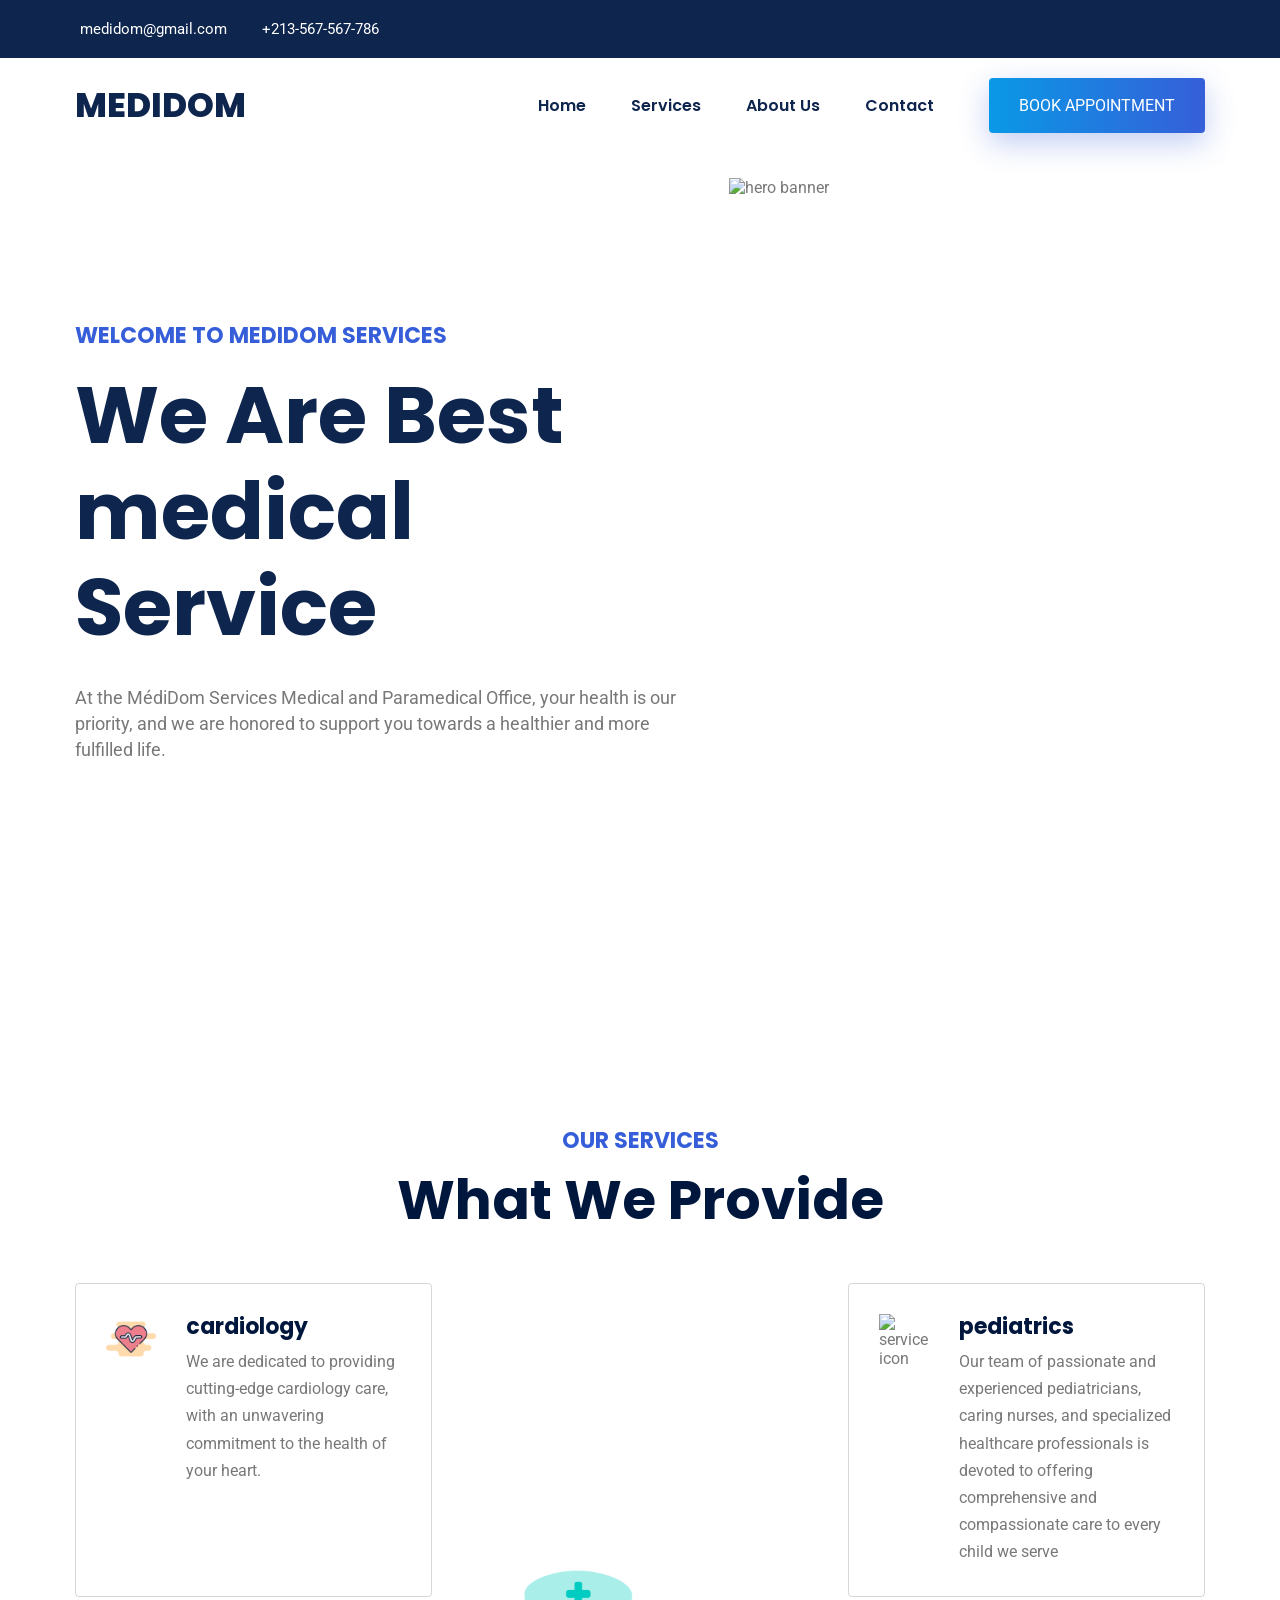
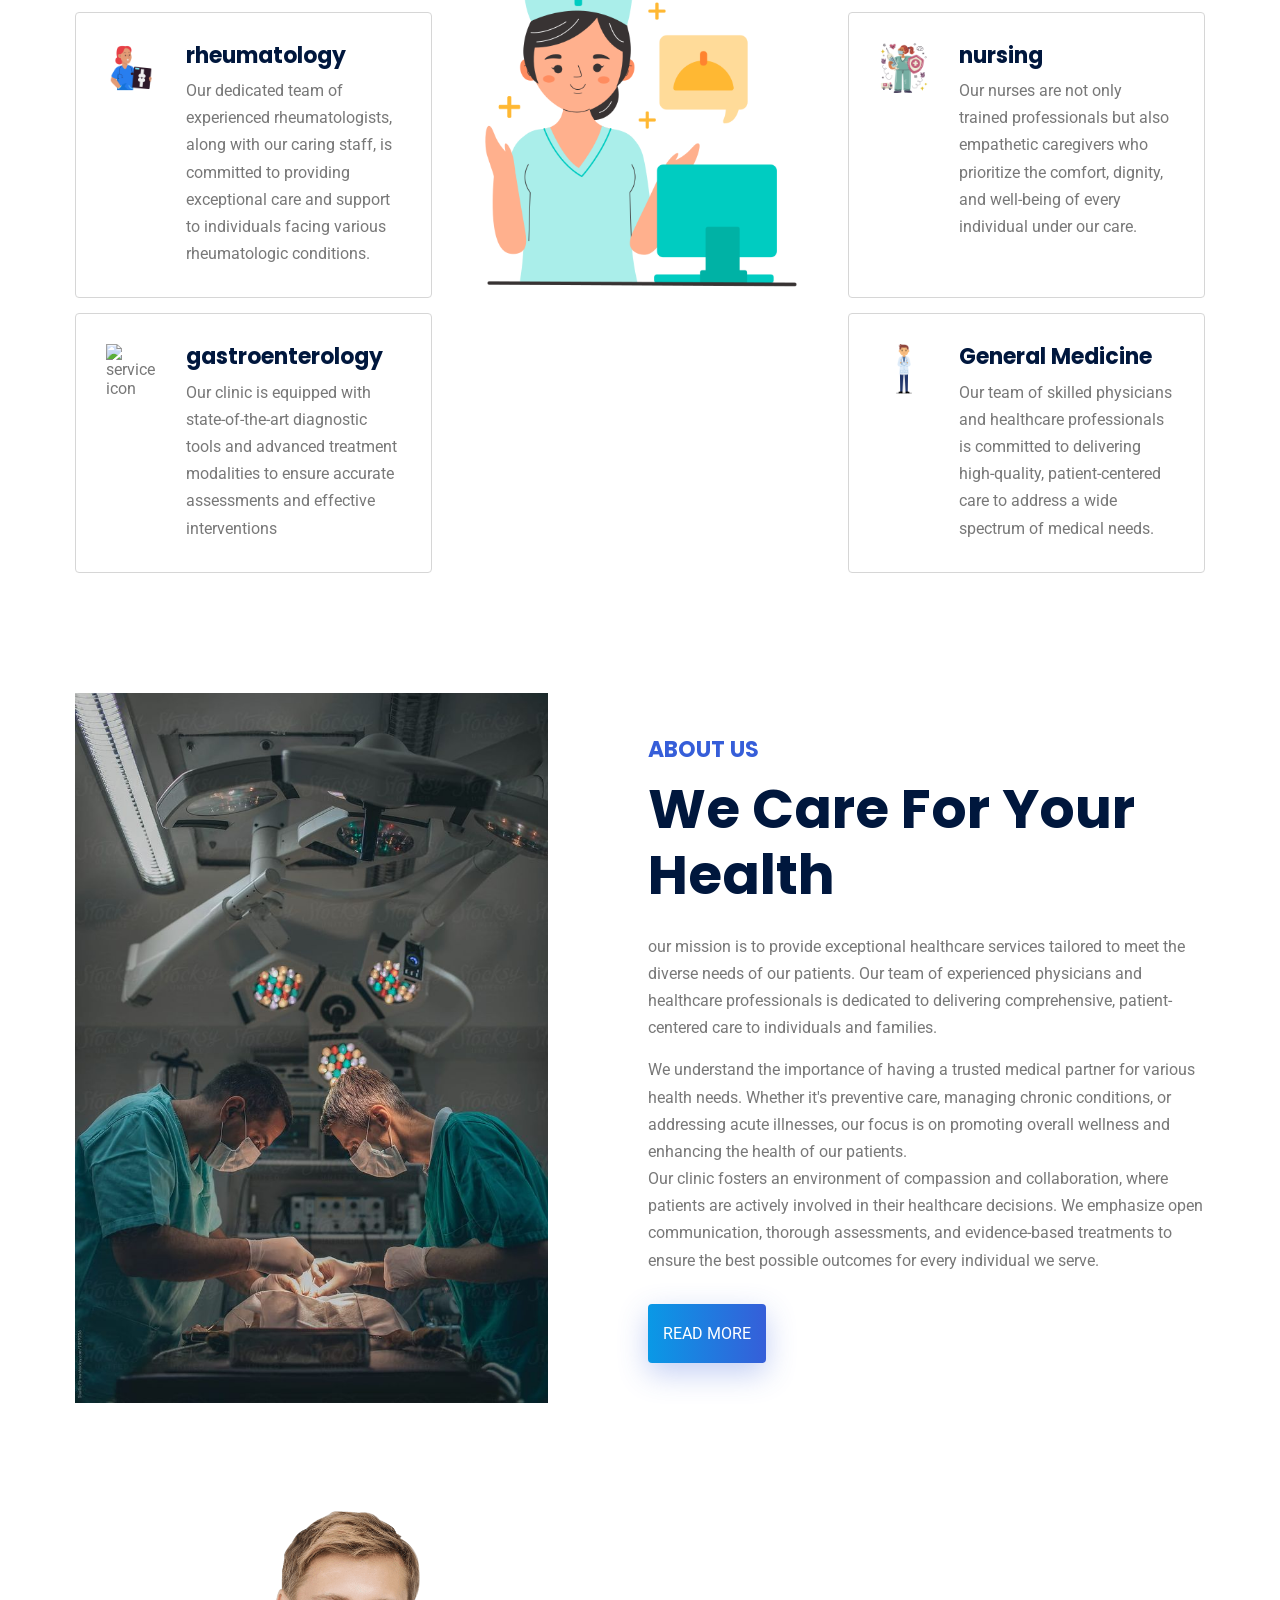
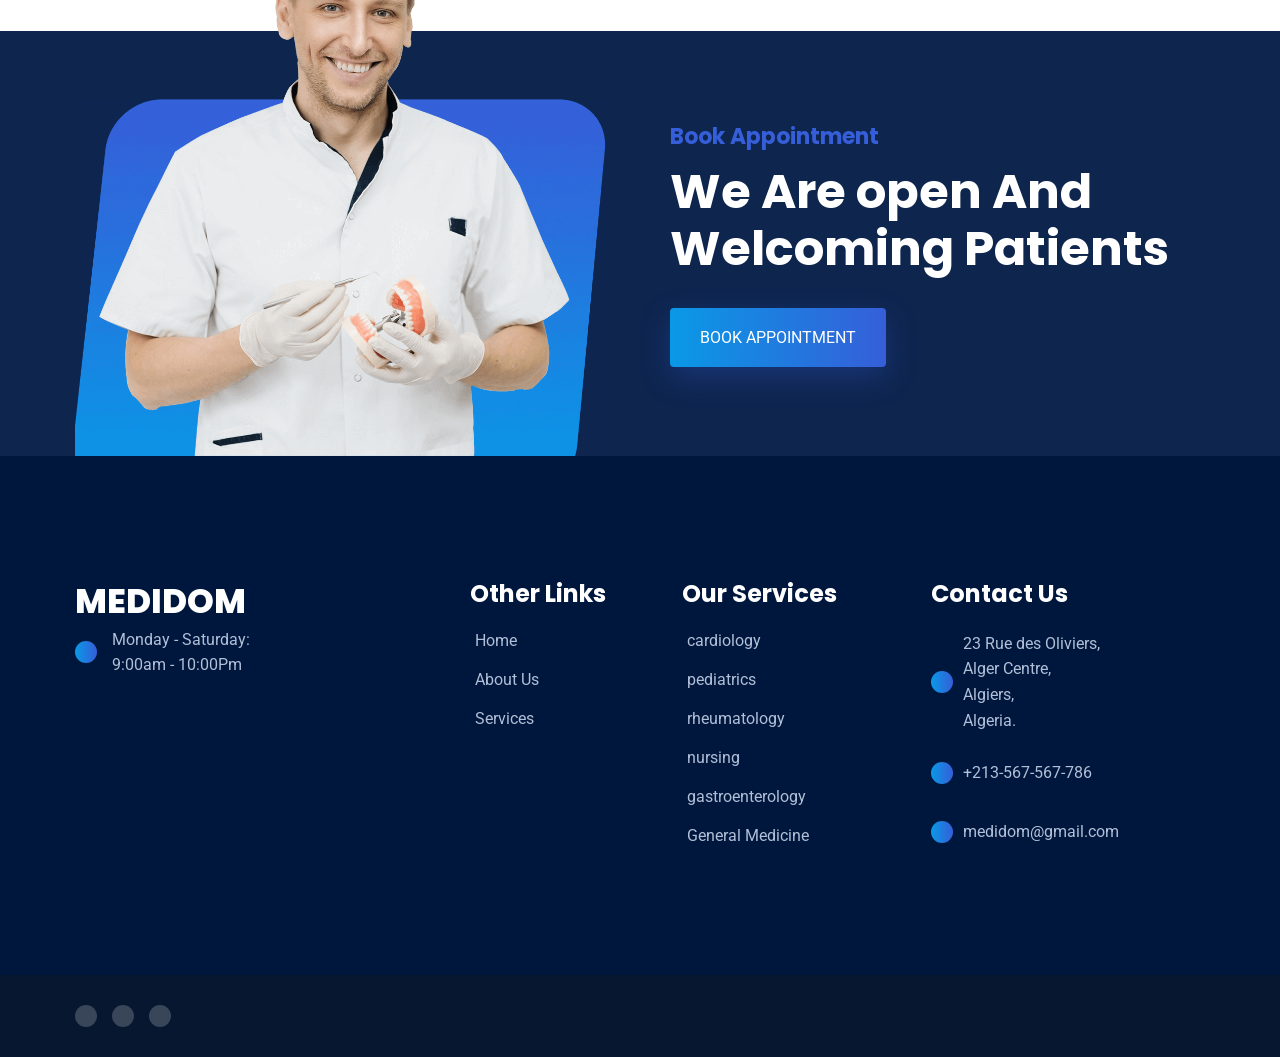
==== page d'accueil.html @ 2f885972 "Add files via upload" ====
<!DOCTYPE html>
<html lang="en">

<head>
  <meta charset="UTF-8">
  <meta http-equiv="X-UA-Compatible" content="IE=edge">
  <meta name="viewport" content="width=device-width, initial-scale=1.0">
  <title>MEDIDOM SERVICES</title>

 <!-- 
    - favicon
  -->
  <link rel="shortcut icon" href="./favicon.svg" type="image/svg+xml">

  <!-- 
    - custom css link
  -->
  <link rel="stylesheet" href="page d'accueil.css">

  <!-- 
    - google font link
  -->
  <link rel="preconnect" href="https://fonts.googleapis.com">
  <link rel="preconnect" href="https://fonts.gstatic.com" crossorigin>
  <link
    href="https://fonts.googleapis.com/css2?family=Poppins:wght@600;700;800&family=Roboto:wght@400;500;600&display=swap"
    rel="stylesheet">
</head>

<body id="top">

  <!-- 
    - #HEADER
  -->

  <header class="header">

    <div class="header-top">
      <div class="container">

        <ul class="contact-list">

          <li class="contact-item">
            <ion-icon name="mail-outline"></ion-icon>

            <a href="mailto:medidom@gmail.com" class="contact-link">medidom@gmail.com</a>
          </li>

          <li class="contact-item">
            <ion-icon name="call-outline"></ion-icon>

            <a href="tel:+213-567-567-786" class="contact-link">+213-567-567-786</a>
          </li>

        </ul>

        <ul class="social-list">

          <li>
            <a href="#" class="social-link">
              <ion-icon name="logo-facebook"></ion-icon>
            </a>
          </li>

          <li>
            <a href="#" class="social-link">
              <ion-icon name="logo-instagram"></ion-icon>
            </a>
          </li>

          <li>
            <a href="#" class="social-link">
              <ion-icon name="logo-twitter"></ion-icon>
            </a>
          </li>

        </ul>

      </div>
    </div>

    <div class="header-bottom" data-header>
      <div class="container">

        <a href="#" class="logo">MEDIDOM</a>

        <nav class="navbar container" data-navbar>
          <ul class="navbar-list">

            <li>
              <a href="#home" class="navbar-link" data-nav-link>Home</a>
            </li>

            <li>
              <a href="#service" class="navbar-link" data-nav-link>Services</a>
            </li>

            <li>
              <a href="#about" class="navbar-link" data-nav-link>About Us</a>
            </li>

            <li>
              <a href="#" class="navbar-link" data-nav-link>Contact</a>
            </li>

          </ul>
        </nav>

        <a href="#" class="btn">Book appointment</a>

        <button class="nav-toggle-btn" aria-label="Toggle menu" data-nav-toggler>
          <ion-icon name="menu-sharp" aria-hidden="true" class="menu-icon"></ion-icon>
          <ion-icon name="close-sharp" aria-hidden="true" class="close-icon"></ion-icon>
        </button>

      </div>
    </div>

  </header>





  <main>
    <article>

      <!-- 
        - #HERO
      -->

      <section class="section hero" id="home" aria-label="hero">
        <div class="container">

          <div class="hero-content">

            <p class="section-subtitle">Welcome To Medidom Services</p>

            <h1 class="h1 hero-title">We Are Best medical Service</h1>

            <p class="hero-text">
              At the MédiDom Services Medical and Paramedical Office, your health is our priority, and we are honored to support you towards a healthier and more fulfilled life.
            </p>

          </div>

          <figure class="hero-banner">
            <img src="medecin.png" width="587" height="839" alt="hero banner" class="w-100">
          </figure>

        </div>
      </section>





      <!-- 
        - #SERVICE
      -->

      <section class="section service" id="service" aria-label="service">
        <div class="container">

          <p class="section-subtitle text-center">Our Services</p>

          <h2 class="h2 section-title text-center">What We Provide</h2>

          <ul class="service-list">

            <li>
              <div class="service-card">

                <div class="card-icon">
                  <img src="cardio.png" width="100" height="100" loading="lazy"
                    alt="service icon" class="w-100">
                </div>

                <div>
                  <h3 class="h3 card-title">cardiology</h3>

                  <p class="card-text">
                    We are dedicated to providing cutting-edge cardiology care, with an unwavering commitment to the health of your heart.                  </p>
                </div>

              </div>
            </li>

            <li>
              <div class="service-card">

                <div class="card-icon">
                  <img src="infirmiere.png" width="100" height="100" loading="lazy"
                    alt="service icon" class="w-100">
                </div>

                <div>
                  <h3 class="h3 card-title">pediatrics</h3>

                  <p class="card-text">
                    Our team of passionate and experienced pediatricians, caring nurses, and specialized healthcare professionals is devoted to offering comprehensive and compassionate care to every child we serve                  </p>
                </div>

              </div>
            </li>

            <li>
              <div class="service-card">

                <div class="card-icon">
                  <img src="rayons-x.png" width="100" height="100" loading="lazy"
                    alt="service icon" class="w-100">
                </div>

                <div>
                  <h3 class="h3 card-title">rheumatology</h3>

                  <p class="card-text">
                    Our dedicated team of experienced rheumatologists, along with our caring staff, is committed to providing exceptional care and support to individuals facing various rheumatologic conditions.                  </p>
                </div>

              </div>
            </li>

            <li class="service-banner">
              <figure>
                <img src="receptionniste.png" width="409" height="467" loading="lazy"
                  alt="service banner" class="w-100">
              </figure>
            </li>

            <li>
              <div class="service-card">

                <div class="card-icon">
                  <img src="infirmiere (1).png" width="100" height="100" loading="lazy"
                    alt="service icon" class="w-100">
                </div>

                <div>
                  <h3 class="h3 card-title">nursing</h3>

                  <p class="card-text">
                    Our nurses are not only trained professionals but also empathetic caregivers who prioritize the comfort, dignity, and well-being of every individual under our care.                  </p>
                </div>

              </div>
            </li>

            <li>
              <div class="service-card">

                <div class="card-icon">
                  <img src="intestin.png" width="100" height="100" loading="lazy"
                    alt="service icon" class="w-100">
                </div>

                <div>
                  <h3 class="h3 card-title">gastroenterology</h3>

                  <p class="card-text">
                    Our clinic is equipped with state-of-the-art diagnostic tools and advanced treatment modalities to ensure accurate assessments and effective interventions                  </p>
                </div>

              </div>
            </li>

            <li>
              <div class="service-card">

                <div class="card-icon">
                  <img src="docteur.png" width="100" height="100" loading="lazy"
                    alt="service icon" class="w-100">
                </div>

                <div>
                  <h3 class="h3 card-title">General Medicine</h3>

                  <p class="card-text">
                    Our team of skilled physicians and healthcare professionals is committed to delivering high-quality, patient-centered care to address a wide spectrum of medical needs.
                  </p>
                </div>

              </div>
            </li>

          </ul>

        </div>
      </section>





      <!-- 
        - #ABOUT
      -->

      <section class="section about" id="about" aria-label="about">
        <div class="container">

          <figure class="about-banner">
            <img src="_It's All About Saving Lives_ by Stocksy Contributor _Studio Firma_.jpeg" width="470" height="538" loading="lazy" alt="about banner"
              class="w-100">
          </figure>

          <div class="about-content">

            <p class="section-subtitle">About Us</p>

            <h2 class="h2 section-title">We Care For Your  Health</h2>

            <p class="section-text section-text-1">
              our mission is to provide exceptional healthcare services tailored to meet the diverse needs of our patients. Our team of experienced physicians and healthcare professionals is dedicated to delivering comprehensive, patient-centered care to individuals and families.
            </p>

            <p class="section-text">
              We understand the importance of having a trusted medical partner for various health needs. Whether it's preventive care, managing chronic conditions, or addressing acute illnesses, our focus is on promoting overall wellness and enhancing the health of our patients.
            </p>
            <p class="section-text">
              Our clinic fosters an environment of compassion and collaboration, where patients are actively involved in their healthcare decisions. We emphasize open communication, thorough assessments, and evidence-based treatments to ensure the best possible outcomes for every individual we serve.            </p>
            </p>
            <a href="#" class="btn">Read more</a>

          </div>

        </div>
      </section>
<br>
<br>
<br>
<br>
<br>
<br>
<br>
<br>
<br>
<br>
<br>
<br>



      <!-- 
        - #CTA
      -->

      <section class="section cta" aria-label="cta">
        <div class="container">

          <figure class="cta-banner">
            <img src="cta-banner.png" width="1056" height="1076" loading="lazy" alt="cta banner"
              class="w-100">
          </figure>

          <div class="cta-content">

            <p class="section-subtitle">Book Appointment</p>

            <h2 class="h2 section-title">We Are open And Welcoming Patients</h2>

            <a href="#" class="btn">Book appointment</a>

          </div>

        </div>
      </section>


  <!-- 
    - #FOOTER
  -->

  <footer class="footer">

    <div class="footer-top section">
      <div class="container">

        <div class="footer-brand">

          <a href="#" class="logo">MEDIDOM</a>

          <div class="schedule">
            <div class="schedule-icon">
              <ion-icon name="time-outline"></ion-icon>
            </div>

            <span class="span">
              Monday - Saturday:<br>
              9:00am - 10:00Pm
            </span>
          </div>

        </div>

        <ul class="footer-list">

          <li>
            <p class="footer-list-title">Other Links</p>
          </li>

          <li>
            <a href="#home" class="footer-link">
              <ion-icon name="add-outline"></ion-icon>

              <span class="span">Home</span>
            </a>
          </li>

          <li>
            <a href="#about" class="footer-link">
              <ion-icon name="add-outline"></ion-icon>

              <span class="span">About Us</span>
            </a>
          </li>

          <li>
            <a href="#services" class="footer-link">
              <ion-icon name="add-outline"></ion-icon>

              <span class="span">Services</span>
            </a>
          </li>
        
        </ul>

        <ul class="footer-list">

          <li>
            <p class="footer-list-title">Our Services</p>
          </li>

          <li>
            <a href="#services" class="footer-link">
              <ion-icon name="add-outline"></ion-icon>

              <span class="span">cardiology</span>
            </a>
          </li>

          <li>
            <a href="#services" class="footer-link">
              <ion-icon name="add-outline"></ion-icon>

              <span class="span">pediatrics</span>
            </a>
          </li>

          <li>
            <a href="#services" class="footer-link">
              <ion-icon name="add-outline"></ion-icon>

              <span class="span">rheumatology</span>
            </a>
          </li>

          <li>
            <a href="#services" class="footer-link">
              <ion-icon name="add-outline"></ion-icon>

              <span class="span">nursing</span>
            </a>
          </li>

          <li>
            <a href="#services" class="footer-link">
              <ion-icon name="add-outline"></ion-icon>

              <span class="span">gastroenterology</span>
            </a>
          </li>

          <li>
            <a href="#services" class="footer-link">
              <ion-icon name="add-outline"></ion-icon>

              <span class="span">General Medicine</span>
            </a>
          </li>

        </ul>

        <ul class="footer-list">

          <li>
            <p class="footer-list-title">Contact Us</p>
          </li>

          <li class="footer-item">
            <div class="item-icon">
              <ion-icon name="location-outline"></ion-icon>
            </div>

            <address class="item-text">
              23 Rue des Oliviers,<br>
              Alger Centre,<br>
              Algiers,<br>
              Algeria.
            </address>
          </li>

          <li class="footer-item">
            <div class="item-icon">
              <ion-icon name="call-outline"></ion-icon>
            </div>

            <a href="tel:+213-567-567-786" class="footer-link">+213-567-567-786</a>
          </li>

          <li class="footer-item">
            <div class="item-icon">
              <ion-icon name="mail-outline"></ion-icon>
            </div>

            <a href="mailto:medidom@gmail.com" class="footer-link">medidom@gmail.com</a>
          </li>

        </ul>

      </div>
    </div>

    <div class="footer-bottom">
      <div class="container">

  

        <ul class="social-list">

          <li>
            <a href="#" class="social-link">
              <ion-icon name="logo-facebook"></ion-icon>
            </a>
          </li>

          <li>
            <a href="#" class="social-link">
              <ion-icon name="logo-instagram"></ion-icon>
            </a>
          </li>

          <li>
            <a href="#" class="social-link">
              <ion-icon name="logo-twitter"></ion-icon>
            </a>
          </li>

        </ul>

      </div>
    </div>

  </footer>





  <!-- 
    - #BACK TO TOP
  -->

  <a href="#top" class="back-top-btn" aria-label="back to top" data-back-top-btn>
    <ion-icon name="caret-up" aria-hidden="true"></ion-icon>
  </a>





  <!-- 
    - custom js link
  -->
  <script src="page d'accueil.js" defer></script>

  <!-- 
    - ionicon link
  -->
  <script type="module" src="https://unpkg.com/ionicons@5.5.2/dist/ionicons/ionicons.esm.js"></script>
  <script nomodule src="https://unpkg.com/ionicons@5.5.2/dist/ionicons/ionicons.js"></script>

</body>

</html>
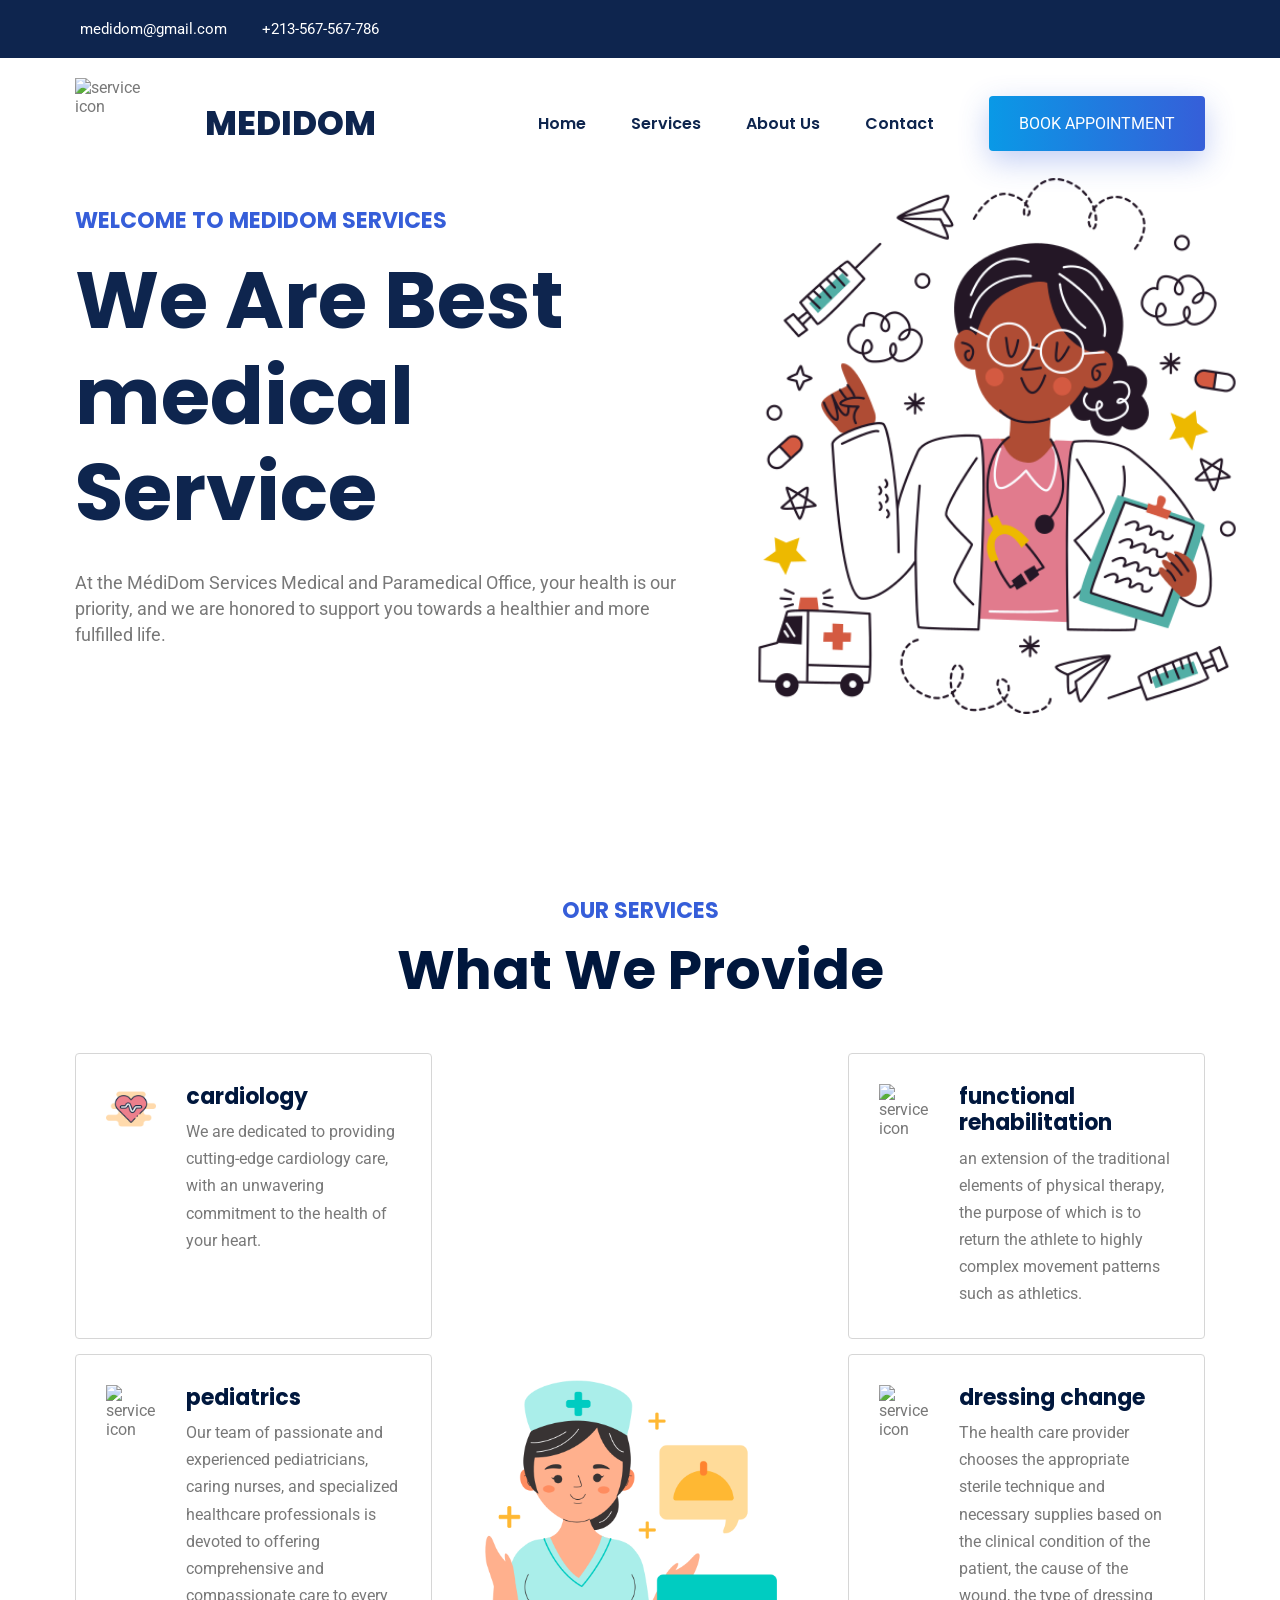
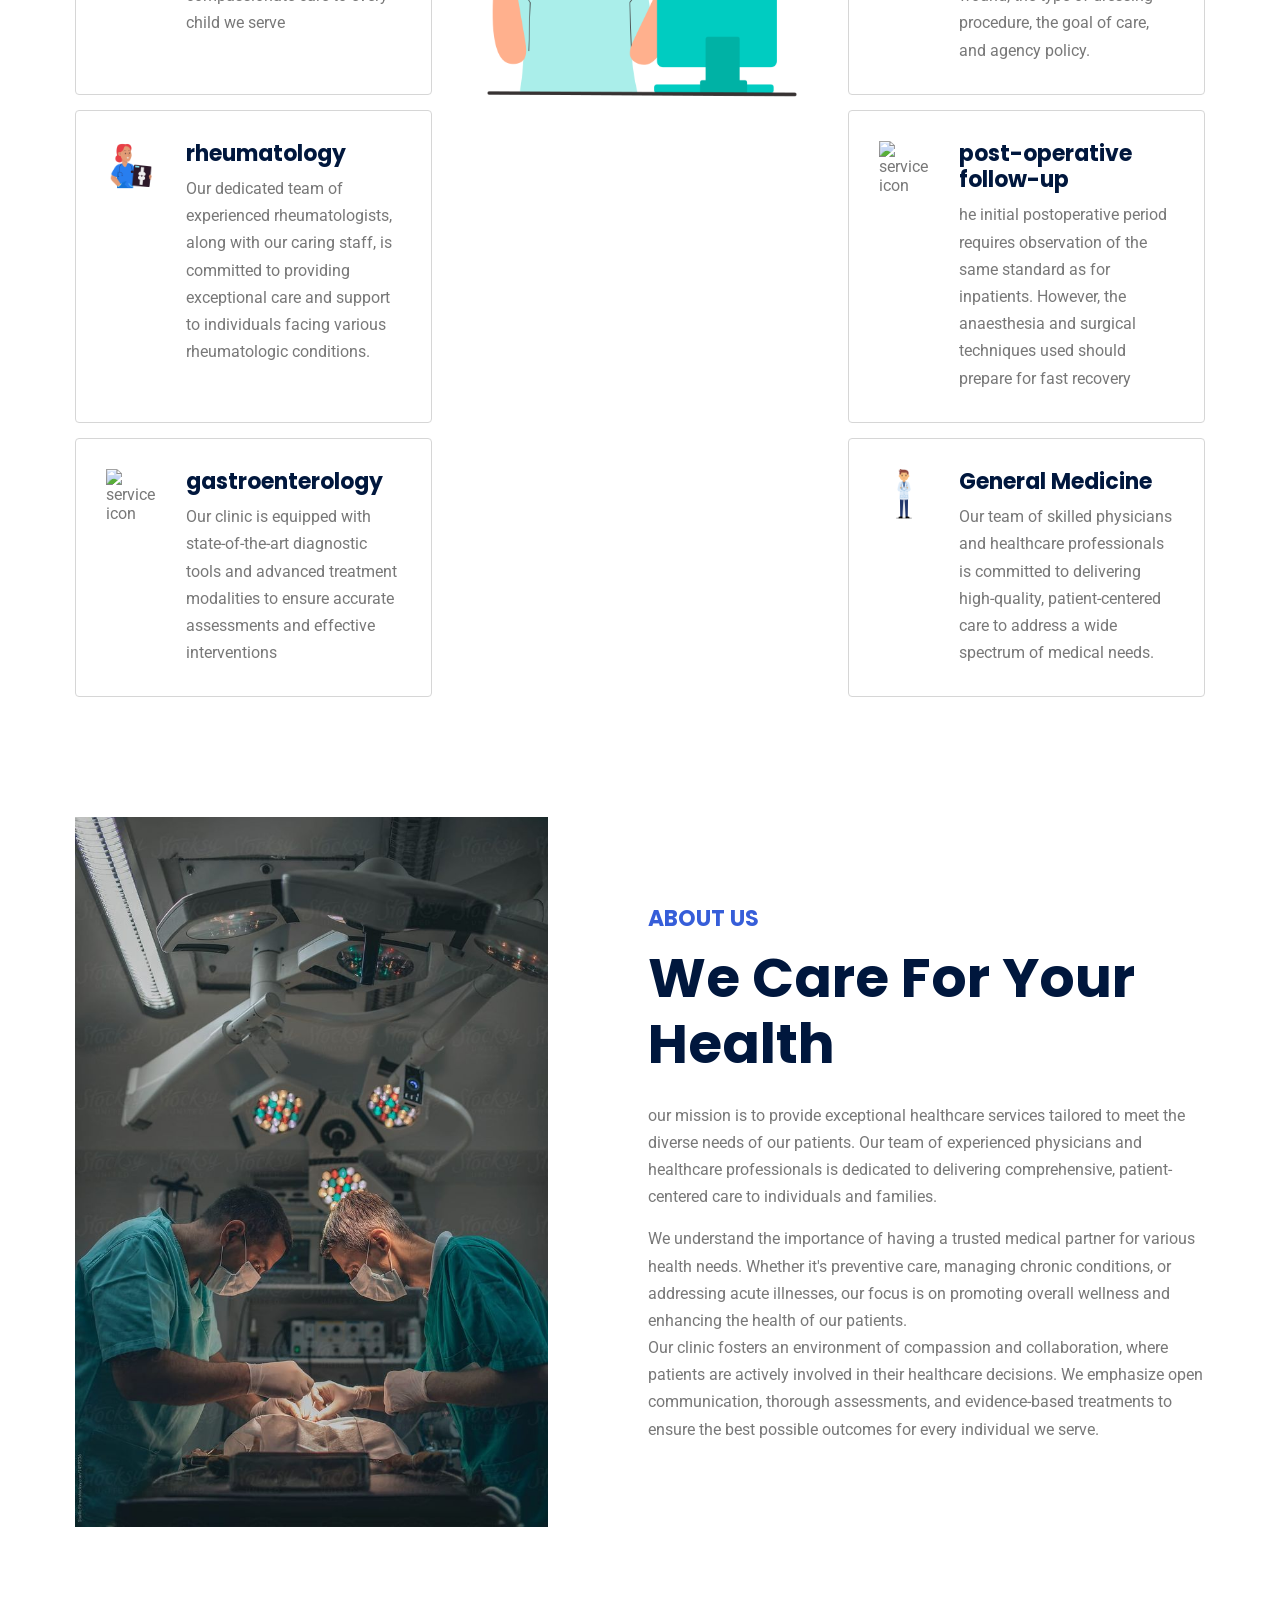
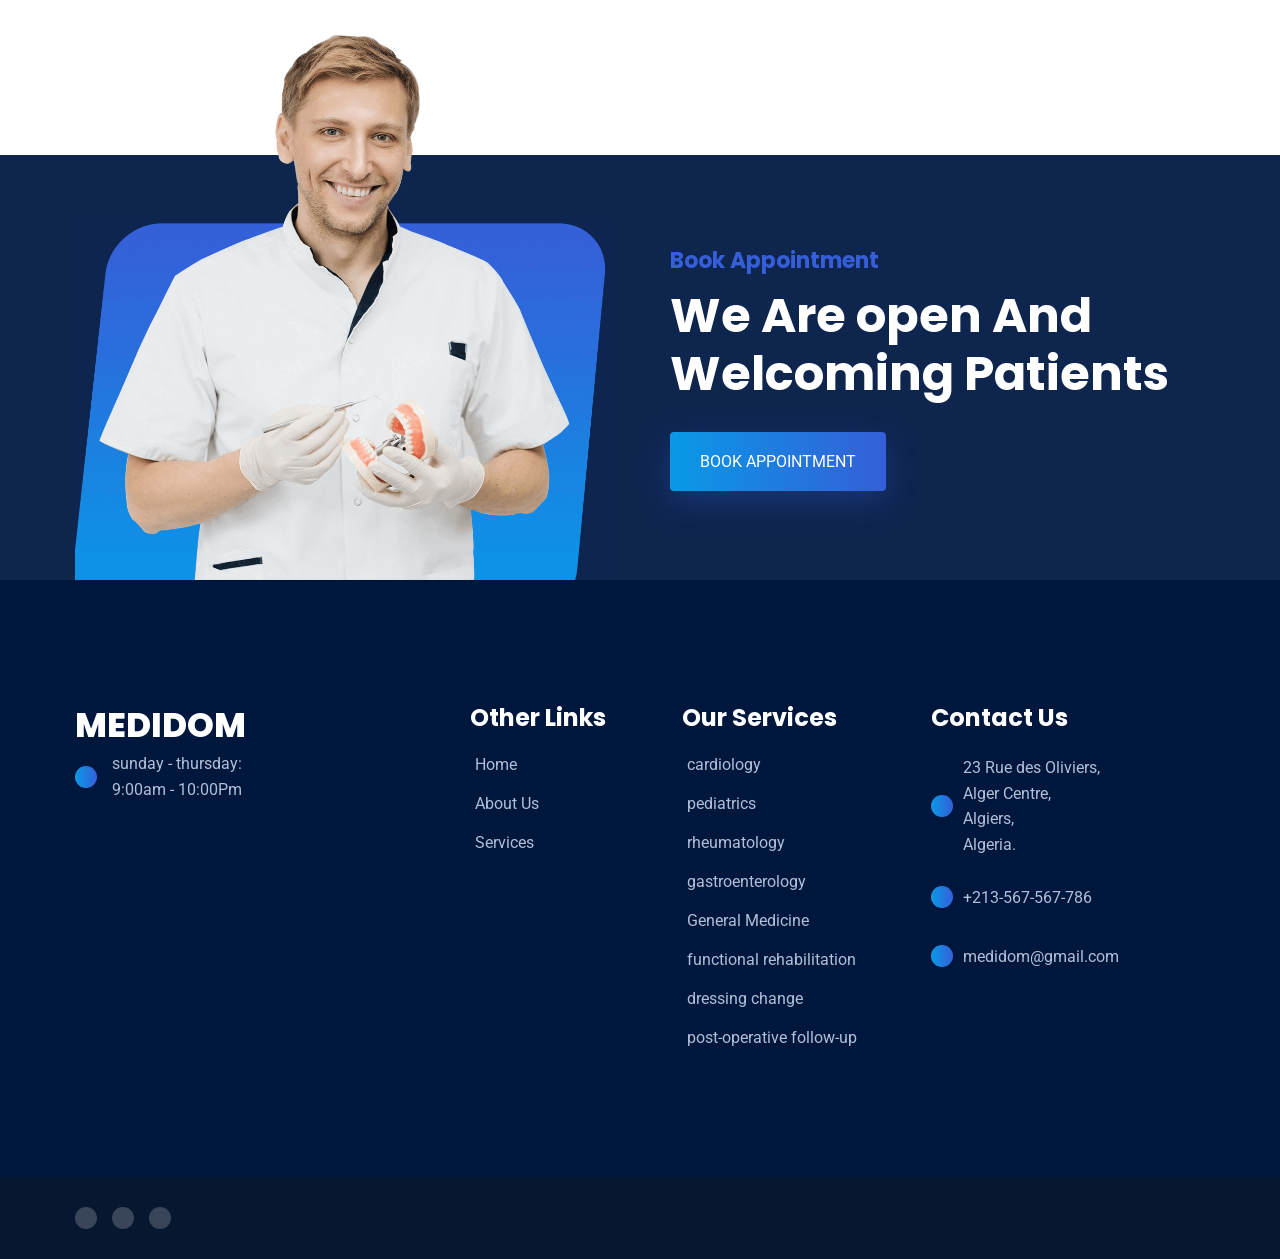
==== commit 461bb54a: "Update page d'accueil.html" ====
--- a/page d'accueil.html
+++ b/page d'accueil.html
@@ -81,7 +81,8 @@
 
     <div class="header-bottom" data-header>
       <div class="container">
-
+        <img src="received_1011781526557352.png" width="90" height="90" loading="lazy"
+        alt="service icon">
         <a href="#" class="logo">MEDIDOM</a>
 
         <nav class="navbar container" data-navbar>
@@ -185,6 +186,23 @@
 
               </div>
             </li>
+            <li>
+              <div class="service-card">
+
+                <div class="card-icon">
+                  <img src="rhumatologie.png" width="100" height="100" loading="lazy"
+                    alt="service icon" class="w-100">
+                </div>
+
+                <div>
+                  <h3 class="h3 card-title">functional rehabilitation</h3>
+
+                  <p class="card-text">
+                    an extension of the traditional elements of physical therapy, the purpose of which is to return the athlete to highly complex movement patterns such as athletics.
+                  </div>
+
+              </div>
+            </li>
 
             <li>
               <div class="service-card">
@@ -203,7 +221,22 @@
 
               </div>
             </li>
-
+            <li>
+              <div class="service-card">
+
+                <div class="card-icon">
+                  <img src="outils-de-chirurgie.png" width="100" height="100" loading="lazy"
+                    alt="service icon" class="w-100">
+                </div>
+
+                <div>
+                  <h3 class="h3 card-title">dressing change</h3>
+
+                  <p class="card-text">
+                    The health care provider chooses the appropriate sterile technique and necessary supplies based on the clinical condition of the patient, the cause of the wound, the type of dressing procedure, the goal of care, and agency policy.                </div>
+
+              </div>
+            </li>
             <li>
               <div class="service-card">
 
@@ -233,16 +266,15 @@
               <div class="service-card">
 
                 <div class="card-icon">
-                  <img src="infirmiere (1).png" width="100" height="100" loading="lazy"
-                    alt="service icon" class="w-100">
-                </div>
-
-                <div>
-                  <h3 class="h3 card-title">nursing</h3>
-
-                  <p class="card-text">
-                    Our nurses are not only trained professionals but also empathetic caregivers who prioritize the comfort, dignity, and well-being of every individual under our care.                  </p>
-                </div>
+                  <img src="chirurgie-plastique.png" width="100" height="100" loading="lazy"
+                    alt="service icon" class="w-100">
+                </div>
+
+                <div>
+                  <h3 class="h3 card-title">post-operative follow-up</h3>
+
+                  <p class="card-text">
+                    he initial postoperative period requires observation of the same standard as for inpatients. However, the anaesthesia and surgical techniques used should prepare for fast recovery                </div>
 
               </div>
             </li>
@@ -264,6 +296,8 @@
 
               </div>
             </li>
+<br>
+
 
             <li>
               <div class="service-card">
@@ -272,7 +306,6 @@
                   <img src="docteur.png" width="100" height="100" loading="lazy"
                     alt="service icon" class="w-100">
                 </div>
-
                 <div>
                   <h3 class="h3 card-title">General Medicine</h3>
 
@@ -321,7 +354,6 @@
             <p class="section-text">
               Our clinic fosters an environment of compassion and collaboration, where patients are actively involved in their healthcare decisions. We emphasize open communication, thorough assessments, and evidence-based treatments to ensure the best possible outcomes for every individual we serve.            </p>
             </p>
-            <a href="#" class="btn">Read more</a>
 
           </div>
 
@@ -387,7 +419,7 @@
             </div>
 
             <span class="span">
-              Monday - Saturday:<br>
+              sunday - thursday:<br>
               9:00am - 10:00Pm
             </span>
           </div>
@@ -417,7 +449,7 @@
           </li>
 
           <li>
-            <a href="#services" class="footer-link">
+            <a href="#service" class="footer-link">
               <ion-icon name="add-outline"></ion-icon>
 
               <span class="span">Services</span>
@@ -433,7 +465,7 @@
           </li>
 
           <li>
-            <a href="#services" class="footer-link">
+            <a href="#service" class="footer-link">
               <ion-icon name="add-outline"></ion-icon>
 
               <span class="span">cardiology</span>
@@ -441,7 +473,7 @@
           </li>
 
           <li>
-            <a href="#services" class="footer-link">
+            <a href="#service" class="footer-link">
               <ion-icon name="add-outline"></ion-icon>
 
               <span class="span">pediatrics</span>
@@ -449,23 +481,17 @@
           </li>
 
           <li>
-            <a href="#services" class="footer-link">
+            <a href="#service" class="footer-link">
               <ion-icon name="add-outline"></ion-icon>
 
               <span class="span">rheumatology</span>
             </a>
           </li>
 
-          <li>
-            <a href="#services" class="footer-link">
-              <ion-icon name="add-outline"></ion-icon>
-
-              <span class="span">nursing</span>
-            </a>
-          </li>
-
-          <li>
-            <a href="#services" class="footer-link">
+          
+
+          <li>
+            <a href="#service" class="footer-link">
               <ion-icon name="add-outline"></ion-icon>
 
               <span class="span">gastroenterology</span>
@@ -473,13 +499,34 @@
           </li>
 
           <li>
-            <a href="#services" class="footer-link">
+            <a href="#service" class="footer-link">
               <ion-icon name="add-outline"></ion-icon>
 
               <span class="span">General Medicine</span>
             </a>
           </li>
 
+          <li>
+            <a href="#service" class="footer-link">
+              <ion-icon name="add-outline"></ion-icon>
+
+              <span class="span">functional rehabilitation</span>
+            </a>
+          </li>
+          <li>
+            <a href="#service" class="footer-link">
+              <ion-icon name="add-outline"></ion-icon>
+
+              <span class="span">dressing change</span>
+            </a>
+          </li>
+          <li>
+            <a href="#service" class="footer-link">
+              <ion-icon name="add-outline"></ion-icon>
+
+              <span class="span">post-operative follow-up</span>
+            </a>
+          </li>
         </ul>
 
         <ul class="footer-list">
@@ -583,4 +630,4 @@
 
 </body>
 
-</html> +</html> 
